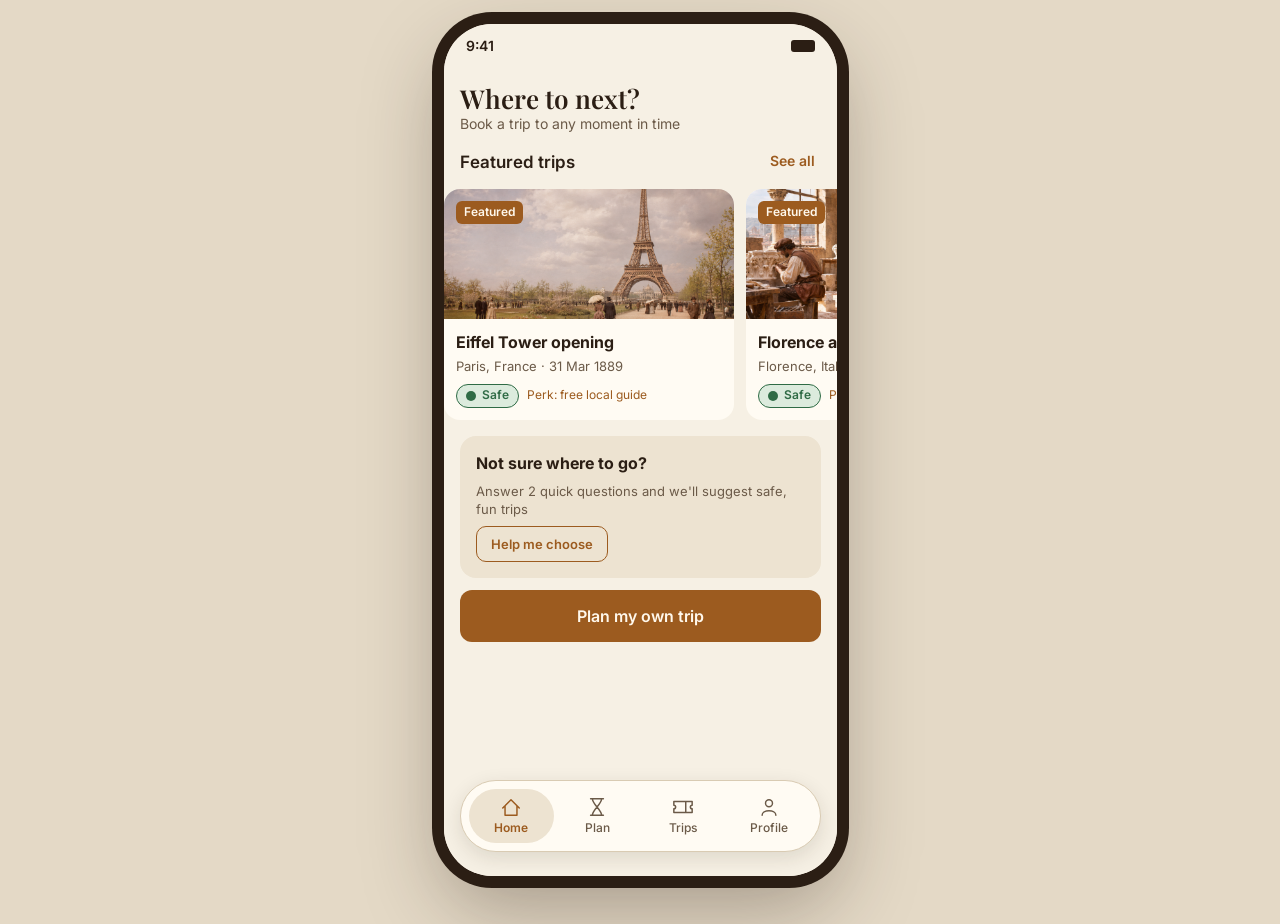
==== app/index.html @ 78cf9f67 "Add real interactive app prototype (built after the test deadline) Co-Authored-By: Claude Opus 5.5 <" ====
<!doctype html>
<html lang="en">
<head>
<meta charset="utf-8">
<meta name="viewport" content="width=device-width, initial-scale=1, viewport-fit=cover">
<meta name="theme-color" content="#F6F0E4">
<title>The Time Machine</title>
<link rel="preconnect" href="https://fonts.googleapis.com">
<link href="https://fonts.googleapis.com/css2?family=Inter:wght@400;500;600&family=Playfair+Display:wght@600&display=swap" rel="stylesheet">
<link rel="stylesheet" href="app.css">
</head>
<body>
<div id="device">
  <div id="app"></div>
  <div id="toast" role="status" aria-live="polite"></div>
</div>
<script src="app.js"></script>
</body>
</html>
---- app/app.css ----
:root {
  --bg: #F6F0E4; --surface: #FFFBF3; --surface-2: #EDE3D1; --border: #D9CBB3;
  --text: #2B1E14; --text-2: #6B5A48; --text-3: #9A8A76;
  --copper: #9C5B1F; --copper-dark: #7E4715; --on-copper: #FFF8EC;
  --safe: #2F6B45; --safe-bg: #DCEBDD; --caution: #8A6500; --caution-bg: #F6E7B8; --blocked: #A3201B; --blocked-bg: #F5D9D3;
  --ease: cubic-bezier(.2,.8,.2,1);
  --serif: 'Playfair Display', Georgia, serif;
}
* { box-sizing: border-box; -webkit-tap-highlight-color: transparent; }
html, body { margin: 0; height: 100%; background: #E4D9C6; color: var(--text); font: 15px/1.4 Inter, system-ui, sans-serif; }
button, input, select { font: inherit; color: inherit; }
button { cursor: pointer; }

/* Device: phone frame on desktop, full screen on phones */
#device { position: relative; width: 393px; height: 852px; margin: 24px auto; border-radius: 48px; overflow: hidden; background: var(--bg);
  box-shadow: 0 0 0 12px var(--text), 0 30px 80px rgba(43,30,20,.35); }
@media (max-width: 520px) { html, body { background: var(--bg); } #device { width: 100%; height: 100dvh; margin: 0; border-radius: 0; box-shadow: none; } }
#app { position: absolute; inset: 0; }

/* Screens */
.screen { position: absolute; inset: 0; display: flex; flex-direction: column; background: var(--bg); }
.screen.in-fwd { animation: inFwd .32s var(--ease) both; } .screen.out-fwd { animation: outFwd .32s var(--ease) both; }
.screen.in-back { animation: inBack .32s var(--ease) both; } .screen.out-back { animation: outBack .32s var(--ease) both; z-index: 2; }
@keyframes inFwd { from { transform: translateX(100%); } } @keyframes outFwd { to { transform: translateX(-28%); filter: brightness(.94); } }
@keyframes inBack { from { transform: translateX(-28%); filter: brightness(.94); } } @keyframes outBack { to { transform: translateX(100%); } }
.status { height: 44px; flex: none; display: flex; align-items: center; justify-content: space-between; padding: 0 22px; font-weight: 600; font-size: 14px; }
.status i { width: 24px; height: 12px; border-radius: 3px; background: var(--text); }
.topbar { height: 52px; flex: none; display: flex; align-items: center; gap: 8px; padding: 0 8px; }
.topbar h1 { font-size: 17px; font-weight: 600; margin: 0; }
.icon-btn { width: 40px; height: 40px; border: 0; background: none; border-radius: 20px; display: grid; place-items: center; }
.icon-btn:active { background: var(--surface-2); }
.content { flex: 1; overflow-y: auto; padding: 8px 16px 24px; display: flex; flex-direction: column; gap: 12px; scrollbar-width: none; }
.content::-webkit-scrollbar { display: none; }
.actions { flex: none; padding: 8px 16px 24px; display: flex; flex-direction: column; gap: 12px; align-items: center; }
.actions > .btn { width: 100%; }

/* Type */
.display { font-family: var(--serif); font-size: 26px; font-weight: 600; margin: 8px 0 0; line-height: 1.15; }
.h1 { font-family: var(--serif); font-size: 24px; font-weight: 600; margin: 4px 0 0; }
.h2 { font-family: var(--serif); font-size: 22px; font-weight: 600; margin: 0; }
.h3 { font-size: 15px; font-weight: 600; margin: 4px 0 0; }
.sub { color: var(--text-2); font-size: 14px; margin: 0; }
.small { font-size: 13px; color: var(--text-2); margin: 0; }
.tiny { font-size: 12px; color: var(--text-2); margin: 0; }
.muted { color: var(--text-3); }
.link { border: 0; background: none; color: var(--copper); font-weight: 600; font-size: 14px; padding: 6px; }
ul.bullets { margin: 0; padding-left: 20px; display: grid; gap: 4px; }

/* Buttons */
.btn { height: 52px; border-radius: 12px; border: 0; font-weight: 600; font-size: 16px; display: inline-flex; align-items: center; justify-content: center; padding: 0 20px; position: relative; overflow: hidden; transition: transform .1s, background-color .15s; user-select: none; -webkit-user-select: none; }
.btn:active { transform: scale(.98); }
.btn.primary { background: var(--copper); color: var(--on-copper); }
.btn.secondary { background: none; border: 1.5px solid var(--text-2); }
.btn.accent { background: none; border: 1.5px solid var(--copper); color: var(--copper); }
.btn.danger { background: none; border: 1.5px solid var(--blocked); color: var(--blocked); }
.btn.danger-fill { background: var(--blocked); color: #fff; }
.btn.small { height: 36px; font-size: 13px; border-radius: 10px; padding: 0 14px; }
.btn:disabled { background: var(--surface-2); color: var(--text-3); border-color: transparent; cursor: default; transform: none; }
.btn .progress { position: absolute; inset: 0 auto 0 0; width: 0; background: var(--copper-dark); }
.btn .label { position: relative; }

/* Controls */
.chips { display: flex; flex-wrap: wrap; gap: 8px; }
.chip { height: 36px; border-radius: 18px; border: 1px solid var(--border); background: var(--surface); padding: 0 16px; font-size: 14px; }
.chip.on { background: var(--copper); border-color: var(--copper); color: var(--on-copper); font-weight: 600; }
.seg { display: flex; padding: 4px; border-radius: 10px; background: var(--surface); border: 1px solid var(--border); height: 40px; }
.seg button { flex: 1; border: 0; background: none; border-radius: 8px; font-size: 14px; color: var(--text-2); }
.seg button.on { background: var(--copper); color: var(--on-copper); font-weight: 600; }
.row { display: flex; gap: 8px; align-items: flex-end; }
.field { display: flex; flex-direction: column; gap: 6px; flex: 1; min-width: 0; }
.field label { font-size: 12px; color: var(--text-2); }
.field input, .field select { height: 48px; border-radius: 10px; border: 1px solid var(--border); background: var(--surface); padding: 0 12px; font-size: 16px; width: 100%; outline: none; -webkit-appearance: none; appearance: none; }
.field input:focus, .field select:focus { border-color: var(--copper); box-shadow: 0 0 0 3px rgba(156,91,31,.15); }
.field.err input { border-color: var(--blocked); }
.err-text { color: var(--blocked); font-size: 12px; margin: 0; }
.select-wrap { position: relative; } .select-wrap svg { position: absolute; right: 12px; top: 15px; pointer-events: none; }
.search { position: relative; } .search svg { position: absolute; left: 12px; top: 15px; } .search input { padding-left: 38px; }
.suggest { border: 1px solid var(--border); border-radius: 10px; background: var(--surface); overflow: hidden; }
.suggest button { display: block; width: 100%; text-align: left; border: 0; background: none; padding: 12px; border-top: 1px solid var(--surface-2); }
.suggest button:first-child { border-top: 0; } .suggest button:active { background: var(--surface-2); }
.stepper { display: flex; align-items: center; justify-content: space-between; height: 44px; border-radius: 10px; background: var(--surface); border: 1px solid var(--border); padding: 0 7px; }
.stepper button { width: 30px; height: 30px; border-radius: 15px; border: 0; background: var(--surface-2); font-size: 18px; line-height: 1; }
.stepper button:disabled { opacity: .4; }
.stepper b { font-size: 16px; }
.check { display: flex; gap: 10px; align-items: flex-start; border: 0; background: none; text-align: left; padding: 4px 0; font-size: 14px; }
.check .box { width: 20px; height: 20px; flex: none; border-radius: 5px; border: 1.5px solid var(--text-2); display: grid; place-items: center; margin-top: 1px; }
.check.on .box { background: var(--copper); border-color: var(--copper); }
.check .box svg { opacity: 0; } .check.on .box svg { opacity: 1; }

/* Cards */
.card { background: var(--surface); border-radius: 14px; }
.summary { background: var(--surface); border-radius: 14px; border-left: 4px solid var(--copper); padding: 14px 16px 14px 18px; display: grid; gap: 2px; }
.summary .place { font-size: 17px; font-weight: 600; }
.summary .top { display: flex; justify-content: space-between; align-items: center; }
.badge { display: inline-flex; align-items: center; gap: 6px; height: 24px; padding: 0 9px; border-radius: 12px; font-size: 12px; font-weight: 600; border: 1px solid; width: max-content; }
.badge.Safe { color: var(--safe); background: var(--safe-bg); } .badge.Caution { color: var(--caution); background: var(--caution-bg); } .badge.Blocked { color: var(--blocked); background: var(--blocked-bg); }
.badge .ic { width: 10px; height: 10px; background: currentColor; }
.badge.Safe .ic { border-radius: 50%; } .badge.Caution .ic { clip-path: polygon(50% 0, 100% 100%, 0 100%); width: 12px; } .badge.Blocked .ic { border-radius: 2px; }
.alert { border-radius: 14px; border: 1.5px solid; padding: 16px; display: grid; gap: 8px; }
.alert.Caution { border-color: var(--caution); background: var(--caution-bg); } .alert.Blocked { border-color: var(--blocked); background: var(--blocked-bg); }
.alert p { margin: 0; font-size: 13px; } .alert b { font-size: 15px; }
.option { display: flex; align-items: center; gap: 12px; width: 100%; text-align: left; background: var(--surface); border: 1px solid var(--border); border-radius: 12px; padding: 12px 16px; min-height: 64px; }
.option:active { background: var(--surface-2); }
.option .t { flex: 1; display: grid; gap: 2px; } .option .t b { font-size: 15px; } .option .t span { font-size: 13px; color: var(--text-2); }
.trip { display: flex; gap: 12px; align-items: flex-start; width: 100%; text-align: left; background: var(--surface); border: 0; border-radius: 14px; padding: 12px; }
.trip:active { background: var(--surface-2); }
.trip img { width: 72px; height: 72px; border-radius: 10px; object-fit: cover; flex: none; background: var(--surface-2); }
.trip .t { flex: 1; display: grid; gap: 3px; min-width: 0; } .trip .t b { font-size: 15px; } .trip .t span { font-size: 13px; color: var(--text-2); } .trip .t i { font-style: normal; font-size: 12px; color: var(--text-2); }
.carousel { display: flex; gap: 12px; overflow-x: auto; margin: 0 -16px; padding: 0 16px 4px; scroll-snap-type: x mandatory; scrollbar-width: none; }
.carousel::-webkit-scrollbar { display: none; }
.feat { flex: 0 0 290px; scroll-snap-align: start; border: 0; padding: 0; text-align: left; background: var(--surface); border-radius: 16px; overflow: hidden; }
.feat:active { transform: scale(.99); }
.feat .img { height: 130px; background: var(--surface-2) center/cover; position: relative; }
.feat .tag { position: absolute; left: 12px; top: 12px; background: var(--copper); color: var(--on-copper); font-size: 12px; font-weight: 600; padding: 3px 8px; border-radius: 6px; }
.feat .body { padding: 12px; display: grid; gap: 4px; } .feat .body b { font-size: 16px; }
.perk { font-size: 12px; color: var(--copper); }
.assist-card { background: var(--surface-2); border-radius: 16px; padding: 16px; display: grid; gap: 8px; justify-items: start; }
.weather { display: flex; align-items: center; gap: 16px; background: var(--surface); border-radius: 14px; padding: 14px 16px; }
.weather .temp { font-family: var(--serif); font-size: 28px; font-weight: 600; }
.divider { height: 1px; background: var(--border); }
.detail { display: flex; justify-content: space-between; align-items: center; padding: 10px 0; border-bottom: 1px solid var(--border); font-size: 13px; }
.detail span { color: var(--text-2); }
.tiles { display: grid; grid-template-columns: repeat(4, 1fr); gap: 8px; }
.tile { height: 56px; border-radius: 12px; border: 1px solid var(--border); background: var(--surface); display: grid; place-content: center; text-align: center; font-size: 12px; color: var(--text-2); }
.tile b { display: block; font-size: 14px; color: var(--text); }
.tile.on { background: var(--copper); border-color: var(--copper); color: var(--on-copper); } .tile.on b { color: var(--on-copper); }
.times { display: grid; grid-template-columns: repeat(4, 1fr); gap: 8px; } .times .chip { padding: 0; }
.optin { border: 1px solid var(--border); background: var(--surface); border-radius: 14px; padding: 14px 16px; display: grid; gap: 6px; }

/* Ticket & trip */
.ticket { background: var(--surface); border-radius: 20px; padding: 24px; display: grid; gap: 12px; justify-items: center; }
.qr { width: 160px; height: 160px; background: #fff; padding: 8px; border-radius: 8px; }
.dash { width: 100%; border-top: 2px dashed var(--border); }
.grid2 { width: 100%; display: grid; grid-template-columns: 1fr 1fr; gap: 12px; }
.kv span { display: block; font-size: 12px; color: var(--text-2); } .kv b { font-size: 14px; }
.kv .big { font-family: var(--serif); font-size: 20px; color: var(--copper); }
.count { background: var(--surface); border-radius: 20px; padding: 24px; display: grid; gap: 10px; justify-items: center; text-align: center; }
.count .time { font-family: var(--serif); font-size: 48px; font-weight: 600; line-height: 1; font-variant-numeric: tabular-nums; }
.bar { width: 100%; height: 8px; border-radius: 4px; background: var(--surface-2); overflow: hidden; } .bar i { display: block; height: 100%; background: var(--copper); border-radius: 4px; transition: width 1s linear; }
.map { height: 150px; border-radius: 12px; background: var(--surface-2) center/cover; position: relative; }
.map::after { content: ''; position: absolute; left: 50%; top: 50%; width: 20px; height: 20px; margin: -10px; border-radius: 50%; background: var(--copper); border: 4px solid var(--surface); box-shadow: 0 0 0 10px rgba(156,91,31,.2); }
.success { width: 96px; height: 96px; border-radius: 50%; background: var(--safe-bg); border: 3px solid var(--safe); display: grid; place-items: center; margin: 40px auto 8px; animation: pop .4s var(--ease) both; }
@keyframes pop { from { transform: scale(.6); opacity: 0; } }
.stars { display: flex; gap: 8px; justify-content: center; } .stars button { border: 0; background: none; padding: 2px; }
.center { text-align: center; }

/* Floating menu bar */
.menu { position: absolute; left: 16px; right: 16px; bottom: 24px; height: 72px; padding: 8px; border-radius: 36px; background: var(--surface); border: 1px solid var(--border); box-shadow: 0 6px 20px rgba(43,30,20,.12); display: grid; grid-template-columns: repeat(4, 1fr); }
.menu button { border: 0; background: none; border-radius: 28px; display: grid; place-items: center; align-content: center; gap: 2px; font-size: 12px; font-weight: 500; color: var(--text-2); }
.menu button.on { background: var(--surface-2); color: var(--copper); font-weight: 600; }

/* Sheets & overlays */
.scrim { position: absolute; inset: 0; background: rgba(43,30,20,.45); animation: fade .2s both; z-index: 10; }
.sheet { position: absolute; left: 0; right: 0; bottom: 0; background: var(--surface); border-radius: 24px 24px 0 0; padding: 12px 24px 24px; display: flex; flex-direction: column; gap: 12px; z-index: 11; animation: up .32s var(--ease) both; max-height: calc(100% - 40px); overflow-y: auto; }
.sheet .handle { width: 40px; height: 4px; border-radius: 2px; background: var(--border); align-self: center; }
.sheet .btn { width: 100%; }
@keyframes up { from { transform: translateY(100%); } } @keyframes fade { from { opacity: 0; } }
.outfits { display: grid; grid-template-columns: 1fr 1fr; gap: 12px; }
.outfit { background: var(--surface-2); border-radius: 12px; overflow: hidden; } .outfit img { width: 100%; height: 110px; object-fit: cover; display: block; } .outfit b { display: block; padding: 10px 12px; font-size: 13px; }
.notif { position: absolute; left: 8px; right: 8px; top: 44px; background: var(--surface); border: 1px solid var(--border); border-radius: 18px; padding: 14px 16px; box-shadow: 0 10px 30px rgba(43,30,20,.18); z-index: 12; animation: drop .35s var(--ease) both; text-align: left; display: grid; gap: 4px; width: auto; }
.notif .meta { display: flex; align-items: center; gap: 8px; font-size: 11px; color: var(--text-2); } .notif .meta i { width: 20px; height: 20px; border-radius: 5px; background: var(--copper); }
@keyframes drop { from { transform: translateY(-120%); } }
#toast { position: absolute; left: 50%; bottom: 110px; transform: translate(-50%, 20px); background: var(--text); color: var(--on-copper); padding: 10px 16px; border-radius: 20px; font-size: 13px; opacity: 0; pointer-events: none; transition: .25s var(--ease); z-index: 20; white-space: nowrap; }
#toast.show { opacity: 1; transform: translate(-50%, 0); }
:focus-visible { outline: 2px solid var(--copper); outline-offset: 2px; }
@media (prefers-reduced-motion: reduce) { *, *::before, *::after { animation-duration: .01ms !important; transition-duration: .01ms !important; } }
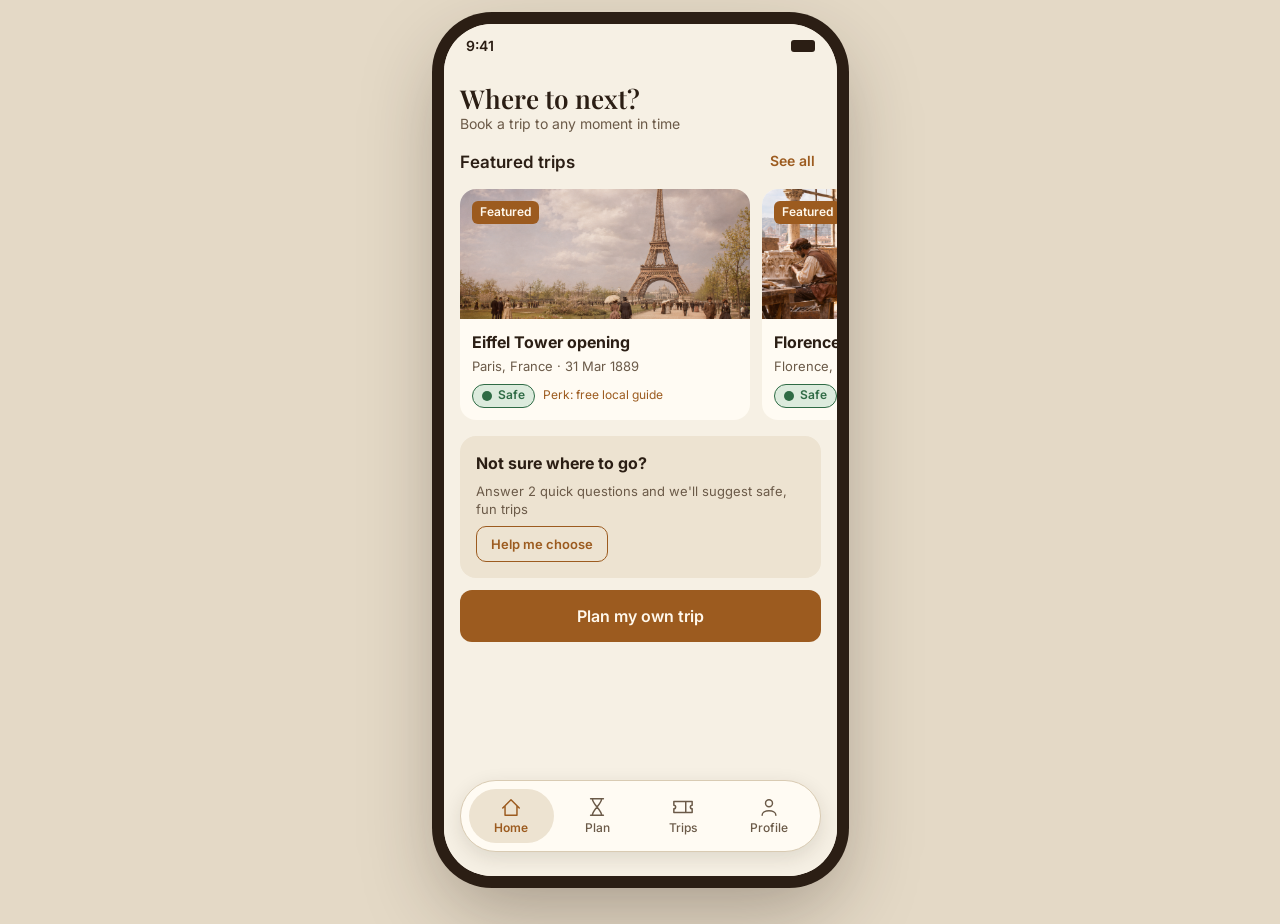
==== commit 6a4a103c: "Fix cramped controls and carousel alignment Content items no longer shrink inside the scroll area, t" ====
--- a/app/index.html
+++ b/app/index.html
@@ -7,13 +7,13 @@
 <title>The Time Machine</title>
 <link rel="preconnect" href="https://fonts.googleapis.com">
 <link href="https://fonts.googleapis.com/css2?family=Inter:wght@400;500;600&family=Playfair+Display:wght@600&display=swap" rel="stylesheet">
-<link rel="stylesheet" href="app.css">
+<link rel="stylesheet" href="app.css?v=5">
 </head>
 <body>
 <div id="device">
   <div id="app"></div>
   <div id="toast" role="status" aria-live="polite"></div>
 </div>
-<script src="app.js"></script>
+<script src="app.js?v=5"></script>
 </body>
 </html>
--- a/app/app.css
+++ b/app/app.css
@@ -31,6 +31,7 @@
 .icon-btn:active { background: var(--surface-2); }
 .content { flex: 1; overflow-y: auto; padding: 8px 16px 24px; display: flex; flex-direction: column; gap: 12px; scrollbar-width: none; }
 .content::-webkit-scrollbar { display: none; }
+.content > *, .sheet > * { flex-shrink: 0; }
 .actions { flex: none; padding: 8px 16px 24px; display: flex; flex-direction: column; gap: 12px; align-items: center; }
 .actions > .btn { width: 100%; }
 
@@ -63,8 +64,8 @@
 .chips { display: flex; flex-wrap: wrap; gap: 8px; }
 .chip { height: 36px; border-radius: 18px; border: 1px solid var(--border); background: var(--surface); padding: 0 16px; font-size: 14px; }
 .chip.on { background: var(--copper); border-color: var(--copper); color: var(--on-copper); font-weight: 600; }
-.seg { display: flex; padding: 4px; border-radius: 10px; background: var(--surface); border: 1px solid var(--border); height: 40px; }
-.seg button { flex: 1; border: 0; background: none; border-radius: 8px; font-size: 14px; color: var(--text-2); }
+.seg { display: flex; gap: 4px; padding: 5px; border-radius: 12px; background: var(--surface); border: 1px solid var(--border); height: 48px; }
+.seg button { flex: 1; border: 0; background: none; border-radius: 8px; font-size: 14px; color: var(--text-2); padding: 0 12px; }
 .seg button.on { background: var(--copper); color: var(--on-copper); font-weight: 600; }
 .row { display: flex; gap: 8px; align-items: flex-end; }
 .field { display: flex; flex-direction: column; gap: 6px; flex: 1; min-width: 0; }
@@ -78,8 +79,17 @@
 .suggest { border: 1px solid var(--border); border-radius: 10px; background: var(--surface); overflow: hidden; }
 .suggest button { display: block; width: 100%; text-align: left; border: 0; background: none; padding: 12px; border-top: 1px solid var(--surface-2); }
 .suggest button:first-child { border-top: 0; } .suggest button:active { background: var(--surface-2); }
-.stepper { display: flex; align-items: center; justify-content: space-between; height: 44px; border-radius: 10px; background: var(--surface); border: 1px solid var(--border); padding: 0 7px; }
-.stepper button { width: 30px; height: 30px; border-radius: 15px; border: 0; background: var(--surface-2); font-size: 18px; line-height: 1; }
+.stepper { display: flex; align-items: center; justify-content: space-between; height: 56px; border-radius: 12px; background: var(--surface); border: 1px solid var(--border); padding: 0 12px; margin-top: 4px; }
+.stepper button { width: 36px; height: 36px; padding: 0; border-radius: 18px; border: 0; background: var(--surface-2); color: var(--text); display: grid; place-items: center; }
+.stepper button svg { display: block; }
+.summary.hero { background: var(--copper); border-left: 0; padding: 16px 20px; }
+.summary.hero .tiny, .summary.hero .small { color: rgba(255,248,236,.8); }
+.summary.hero .place { color: var(--on-copper); font-size: 18px; }
+.map.plain { background: var(--surface-2); height: 64px; }
+.map.plain::after { width: 14px; height: 14px; margin: -7px; border-width: 3px; box-shadow: none; }
+.time-row { display: flex; gap: 8px; align-items: flex-end; }
+.time-row .field { flex: 0 0 176px; }
+.time-row .tiny { padding-bottom: 6px; }
 .stepper button:disabled { opacity: .4; }
 .stepper b { font-size: 16px; }
 .check { display: flex; gap: 10px; align-items: flex-start; border: 0; background: none; text-align: left; padding: 4px 0; font-size: 14px; }
@@ -106,7 +116,8 @@
 .trip:active { background: var(--surface-2); }
 .trip img { width: 72px; height: 72px; border-radius: 10px; object-fit: cover; flex: none; background: var(--surface-2); }
 .trip .t { flex: 1; display: grid; gap: 3px; min-width: 0; } .trip .t b { font-size: 15px; } .trip .t span { font-size: 13px; color: var(--text-2); } .trip .t i { font-style: normal; font-size: 12px; color: var(--text-2); }
-.carousel { display: flex; gap: 12px; overflow-x: auto; margin: 0 -16px; padding: 0 16px 4px; scroll-snap-type: x mandatory; scrollbar-width: none; }
+.carousel { display: flex; gap: 12px; overflow-x: auto; margin: 0 -16px; padding: 0 16px 4px; scroll-snap-type: x mandatory; scroll-padding-inline: 16px; scrollbar-width: none; }
+.carousel::after { content: ''; flex: 0 0 4px; }
 .carousel::-webkit-scrollbar { display: none; }
 .feat { flex: 0 0 290px; scroll-snap-align: start; border: 0; padding: 0; text-align: left; background: var(--surface); border-radius: 16px; overflow: hidden; }
 .feat:active { transform: scale(.99); }
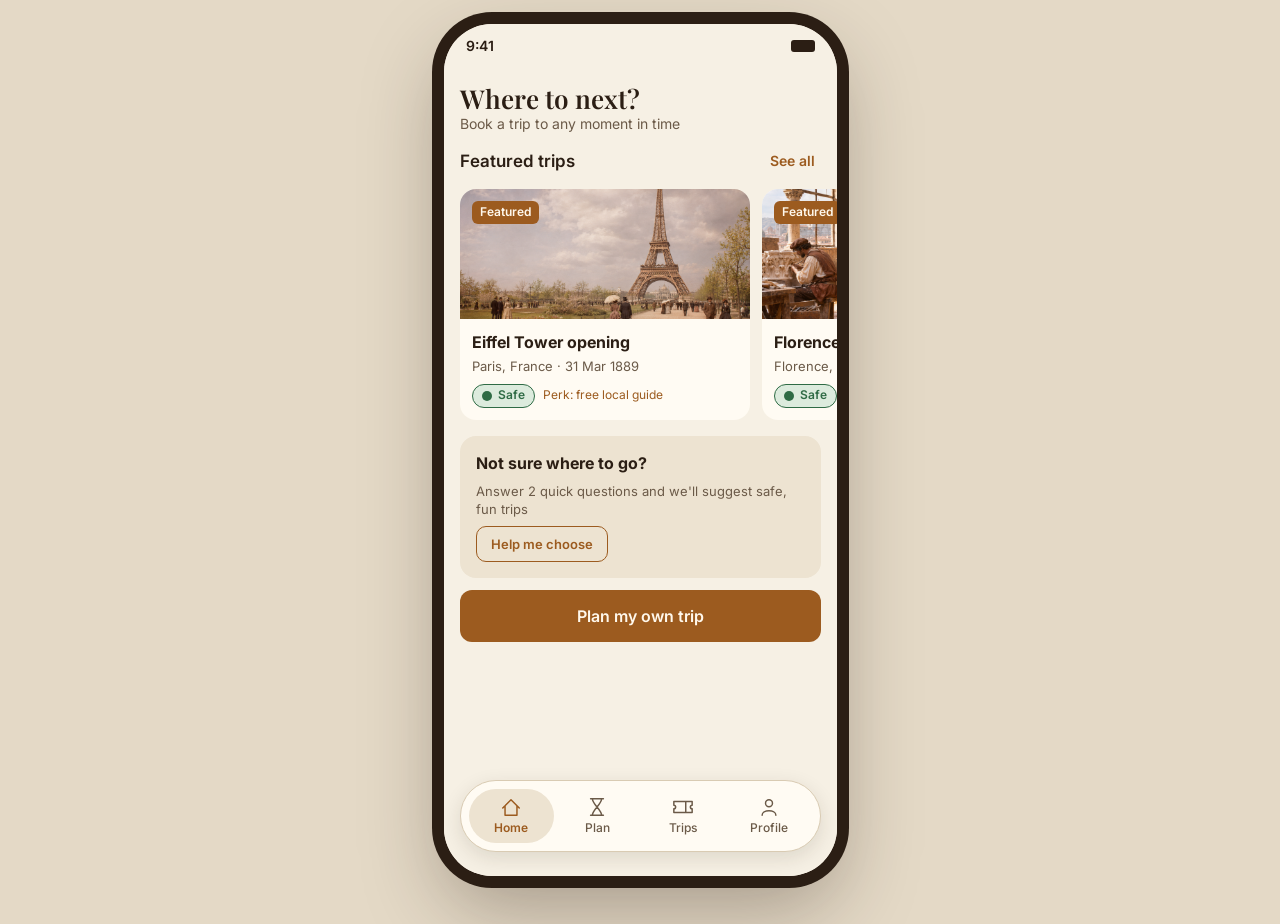
==== commit b9b81fb1: "Match Figma destination report: copper summary cards, inline bullets, larger View more button, no di" ====
--- a/app/index.html
+++ b/app/index.html
@@ -7,13 +7,13 @@
 <title>The Time Machine</title>
 <link rel="preconnect" href="https://fonts.googleapis.com">
 <link href="https://fonts.googleapis.com/css2?family=Inter:wght@400;500;600&family=Playfair+Display:wght@600&display=swap" rel="stylesheet">
-<link rel="stylesheet" href="app.css?v=5">
+<link rel="stylesheet" href="app.css?v=8">
 </head>
 <body>
 <div id="device">
   <div id="app"></div>
   <div id="toast" role="status" aria-live="polite"></div>
 </div>
-<script src="app.js?v=5"></script>
+<script src="app.js?v=8"></script>
 </body>
 </html>
--- a/app/app.css
+++ b/app/app.css
@@ -39,13 +39,15 @@
 .display { font-family: var(--serif); font-size: 26px; font-weight: 600; margin: 8px 0 0; line-height: 1.15; }
 .h1 { font-family: var(--serif); font-size: 24px; font-weight: 600; margin: 4px 0 0; }
 .h2 { font-family: var(--serif); font-size: 22px; font-weight: 600; margin: 0; }
-.h3 { font-size: 15px; font-weight: 600; margin: 4px 0 0; }
+.h3 { font-size: 15px; font-weight: 600; margin: 2px 0 0; }
 .sub { color: var(--text-2); font-size: 14px; margin: 0; }
 .small { font-size: 13px; color: var(--text-2); margin: 0; }
 .tiny { font-size: 12px; color: var(--text-2); margin: 0; }
 .muted { color: var(--text-3); }
 .link { border: 0; background: none; color: var(--copper); font-weight: 600; font-size: 14px; padding: 6px; }
-ul.bullets { margin: 0; padding-left: 20px; display: grid; gap: 4px; }
+ul.bullets { margin: 0; padding: 0; list-style: none; display: grid; gap: 8px; font-size: 14px; }
+ul.bullets li::before { content: '•'; margin-right: 6px; }
+.btn.mid { height: 44px; font-size: 15px; border-radius: 10px; padding: 0 18px; }
 
 /* Buttons */
 .btn { height: 52px; border-radius: 12px; border: 0; font-weight: 600; font-size: 16px; display: inline-flex; align-items: center; justify-content: center; padding: 0 20px; position: relative; overflow: hidden; transition: transform .1s, background-color .15s; user-select: none; -webkit-user-select: none; }
@@ -99,8 +101,10 @@
 
 /* Cards */
 .card { background: var(--surface); border-radius: 14px; }
-.summary { background: var(--surface); border-radius: 14px; border-left: 4px solid var(--copper); padding: 14px 16px 14px 18px; display: grid; gap: 2px; }
-.summary .place { font-size: 17px; font-weight: 600; }
+.summary { background: var(--copper); border-radius: 14px; padding: 16px 20px; display: grid; gap: 2px; }
+.summary .place { font-size: 17px; font-weight: 600; color: var(--on-copper); }
+.summary .tiny, .summary .small { color: rgba(255,248,236,.82); }
+.summary .link { color: var(--on-copper); }
 .summary .top { display: flex; justify-content: space-between; align-items: center; }
 .badge { display: inline-flex; align-items: center; gap: 6px; height: 24px; padding: 0 9px; border-radius: 12px; font-size: 12px; font-weight: 600; border: 1px solid; width: max-content; }
 .badge.Safe { color: var(--safe); background: var(--safe-bg); } .badge.Caution { color: var(--caution); background: var(--caution-bg); } .badge.Blocked { color: var(--blocked); background: var(--blocked-bg); }
@@ -118,6 +122,10 @@
 .trip .t { flex: 1; display: grid; gap: 3px; min-width: 0; } .trip .t b { font-size: 15px; } .trip .t span { font-size: 13px; color: var(--text-2); } .trip .t i { font-style: normal; font-size: 12px; color: var(--text-2); }
 .carousel { display: flex; gap: 12px; overflow-x: auto; margin: 0 -16px; padding: 0 16px 4px; scroll-snap-type: x mandatory; scroll-padding-inline: 16px; scrollbar-width: none; }
 .carousel::after { content: ''; flex: 0 0 4px; }
+@media (pointer: fine) { .carousel { cursor: grab; } .content, .sheet { user-select: none; -webkit-user-select: none; } .content input, .sheet input { user-select: text; -webkit-user-select: text; } }
+.dragging { scroll-snap-type: none !important; cursor: grabbing !important; user-select: none; -webkit-user-select: none; }
+.dragging * { pointer-events: none; }
+img { -webkit-user-drag: none; user-select: none; }
 .carousel::-webkit-scrollbar { display: none; }
 .feat { flex: 0 0 290px; scroll-snap-align: start; border: 0; padding: 0; text-align: left; background: var(--surface); border-radius: 16px; overflow: hidden; }
 .feat:active { transform: scale(.99); }
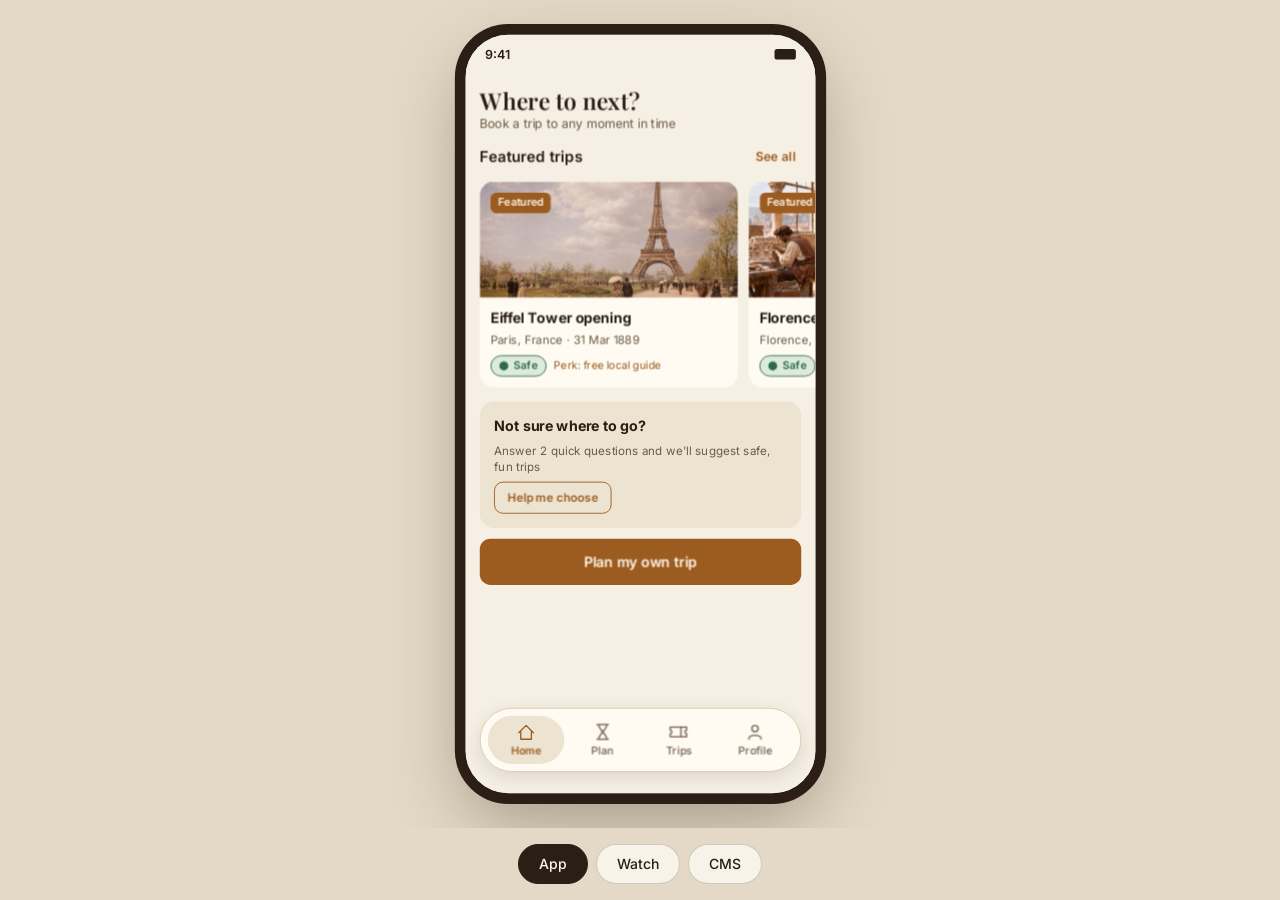
==== commit f4641498: "Add Watch and CMS views with a switcher outside the device Watch shows ticket, live countdown and da" ====
--- a/app/index.html
+++ b/app/index.html
@@ -7,13 +7,22 @@
 <title>The Time Machine</title>
 <link rel="preconnect" href="https://fonts.googleapis.com">
 <link href="https://fonts.googleapis.com/css2?family=Inter:wght@400;500;600&family=Playfair+Display:wght@600&display=swap" rel="stylesheet">
-<link rel="stylesheet" href="app.css?v=8">
+<link rel="stylesheet" href="app.css?v=11">
+<link rel="stylesheet" href="extras.css?v=11">
 </head>
 <body>
-<div id="device">
-  <div id="app"></div>
-  <div id="toast" role="status" aria-live="polite"></div>
+<div id="stage">
+  <div id="device">
+    <div id="app"></div>
+    <div id="toast" role="status" aria-live="polite"></div>
+  </div>
 </div>
-<script src="app.js?v=8"></script>
+<nav id="modes" aria-label="Switch view">
+  <button data-mode="app">App</button>
+  <button data-mode="watch">Watch</button>
+  <button data-mode="cms">CMS</button>
+</nav>
+<script src="app.js?v=11"></script>
+<script src="extras.js?v=11"></script>
 </body>
 </html>
--- a/app/app.css
+++ b/app/app.css
@@ -162,6 +162,9 @@
 @keyframes pop { from { transform: scale(.6); opacity: 0; } }
 .stars { display: flex; gap: 8px; justify-content: center; } .stars button { border: 0; background: none; padding: 2px; }
 .center { text-align: center; }
+.status-row { display: flex; align-items: flex-start; gap: 16px; }
+.status-row .grow { flex: 1; min-width: 0; display: grid; gap: 2px; }
+.status-row > span { flex: none; margin-top: 2px; }
 
 /* Floating menu bar */
 .menu { position: absolute; left: 16px; right: 16px; bottom: 24px; height: 72px; padding: 8px; border-radius: 36px; background: var(--surface); border: 1px solid var(--border); box-shadow: 0 6px 20px rgba(43,30,20,.12); display: grid; grid-template-columns: repeat(4, 1fr); }
--- a/app/extras.css
+++ b/app/extras.css
@@ -0,0 +1,71 @@
+/* Stage + mode switcher (outside the device) */
+#stage { position: fixed; inset: 0 0 72px 0; display: flex; align-items: center; justify-content: center; overflow: hidden; }
+#device { margin: 0; flex: none; transform-origin: center center; }
+#modes { position: fixed; left: 0; right: 0; bottom: 0; height: 72px; display: flex; align-items: center; justify-content: center; gap: 8px; }
+#modes button { height: 40px; padding: 0 20px; border-radius: 20px; border: 1px solid rgba(43,30,20,.2); background: rgba(255,251,243,.75); font-size: 14px; font-weight: 500; }
+#modes button.on { background: var(--text); color: var(--on-copper); border-color: var(--text); }
+@media (max-width: 520px) {
+  #stage { inset: 0; display: block; }
+  #device { transform: none !important; }
+  #modes { display: none; }
+}
+
+/* Watch */
+#device.watch { width: 198px; height: 242px; border-radius: 46px; background: #1C140D; box-shadow: 0 0 0 10px #3A2C20, 0 0 0 12px #1C140D, 0 20px 60px rgba(43,30,20,.35); }
+#device.watch #app { color: #FFF8EC; }
+#device.watch::after { content: ''; position: absolute; right: -16px; top: 62px; width: 6px; height: 34px; border-radius: 3px; background: #3A2C20; }
+#device.watch { overflow: visible; } #device.watch #app { border-radius: 46px; overflow: hidden; }
+.w { position: absolute; inset: 0; display: flex; flex-direction: column; align-items: center; justify-content: center; text-align: center; padding: 18px 16px 28px; gap: 6px; }
+@keyframes inFade { from { opacity: 0; } }
+.w .lab { font-size: 12px; color: #D8C9B0; }
+.w .big { font-family: var(--serif); font-size: 40px; font-weight: 600; line-height: 1; color: #E8B064; font-variant-numeric: tabular-nums; }
+.w .t1 { font-size: 15px; font-weight: 600; color: #FFF8EC; }
+.w .t2 { font-size: 12px; color: #D8C9B0; }
+.w .qr { width: 72px; height: 72px; padding: 4px; border-radius: 6px; background: #fff; }
+.w .wbtn { margin-top: 8px; width: 150px; height: 40px; border-radius: 20px; border: 0; font-weight: 600; font-size: 14px; background: var(--copper); color: var(--on-copper); }
+.w .wbtn.red { background: #C9342C; color: #fff; }
+.w .wbtn.ghost { background: #3A2C20; color: #FFF8EC; }
+.w .warn { width: 40px; height: 40px; }
+.w-dots { position: absolute; left: 0; right: 0; bottom: 10px; display: flex; justify-content: center; gap: 6px; z-index: 2; }
+.w-dots button { width: 7px; height: 7px; padding: 0; border-radius: 50%; border: 0; background: #6B5A48; }
+.w-dots button.on { background: #FFF8EC; }
+.w-hint { position: absolute; left: 50%; bottom: -40px; transform: translateX(-50%); font-size: 11px; color: var(--text-2); white-space: nowrap; }
+
+/* CMS */
+#device.cms { width: 1440px; height: 1024px; border-radius: 14px; box-shadow: 0 30px 80px rgba(43,30,20,.3); }
+.cms { position: absolute; inset: 0; display: flex; background: var(--bg); font-size: 14px; }
+.cms aside { width: 240px; flex: none; background: var(--surface); padding: 24px 12px; display: flex; flex-direction: column; gap: 4px; }
+.cms .logo { display: flex; align-items: center; gap: 10px; padding: 0 12px 20px; font-weight: 600; font-size: 16px; }
+.cms .nav { height: 36px; border: 0; background: none; text-align: left; padding: 0 16px; border-radius: 8px; color: var(--text-2); font-size: 14px; }
+.cms .nav:hover { background: var(--bg); }
+.cms .nav.on { background: var(--surface-2); color: var(--text); font-weight: 600; box-shadow: inset 3px 0 0 var(--copper); }
+.cms main { flex: 1; padding: 32px; display: flex; flex-direction: column; gap: 24px; overflow-y: auto; min-width: 0; }
+.cms .head { display: flex; justify-content: space-between; align-items: flex-start; gap: 16px; }
+.cms .head h1 { font-family: var(--serif); font-size: 28px; font-weight: 600; margin: 0; }
+.cms .search { width: 300px; } .cms .search input { height: 44px; }
+.cms .stats { display: grid; grid-template-columns: repeat(4, 1fr); gap: 16px; }
+.cms .stat { background: var(--surface); border-radius: 14px; padding: 18px 20px; display: grid; gap: 6px; }
+.cms .stat span { color: var(--text-2); font-size: 13px; } .cms .stat b { font-family: var(--serif); font-size: 32px; font-weight: 600; }
+.cms .stat.alert { background: var(--blocked-bg); box-shadow: inset 0 0 0 1.5px var(--blocked); } .cms .stat.alert span { color: var(--blocked); font-weight: 600; }
+.cms table { width: 100%; border-collapse: collapse; }
+.cms th { text-align: left; font-size: 12px; font-weight: 600; color: var(--text-2); padding: 12px 16px; background: var(--surface); }
+.cms th:first-child { border-radius: 8px 0 0 8px; } .cms th:last-child { border-radius: 0 8px 8px 0; }
+.cms td { padding: 0 16px; height: 56px; border-bottom: 1px solid var(--border); }
+.cms tr.alert td { background: var(--blocked-bg); } .cms tr.alert td:first-child { box-shadow: inset 4px 0 0 var(--blocked); }
+.cms tr.you td { background: #FBF3E3; } .cms tr.you td:first-child { box-shadow: inset 4px 0 0 var(--copper); }
+.cms td.strong { font-weight: 600; } .cms td.muted { color: var(--text-3); } .cms td.red { color: var(--blocked); font-weight: 600; }
+.pill { display: inline-flex; align-items: center; height: 24px; padding: 0 10px; border-radius: 12px; font-size: 12px; font-weight: 600; }
+.pill.In-trip { background: var(--surface-2); color: var(--copper); box-shadow: inset 0 0 0 1px var(--copper); }
+.pill.Alert { background: var(--blocked); color: #fff; }
+.pill.Checked-in { background: var(--surface-2); box-shadow: inset 0 0 0 1px var(--text-2); }
+.pill.Booked, .pill.Draft { background: var(--surface); color: var(--text-2); box-shadow: inset 0 0 0 1px var(--border); }
+.pill.Returned, .pill.Live { background: var(--safe-bg); color: var(--safe); }
+.cms .thumb { width: 48px; height: 32px; border-radius: 6px; object-fit: cover; background: var(--surface-2); vertical-align: middle; margin-right: 12px; }
+.toggle { width: 40px; height: 24px; border-radius: 12px; border: 0; background: var(--border); position: relative; padding: 0; transition: background-color .15s; }
+.toggle::after { content: ''; position: absolute; left: 3px; top: 3px; width: 18px; height: 18px; border-radius: 50%; background: #fff; transition: transform .15s var(--ease); }
+.toggle.on { background: var(--safe); } .toggle.on::after { transform: translateX(16px); }
+.cms .rules { background: var(--surface); border-radius: 12px; padding: 16px 20px; box-shadow: inset 4px 0 0 var(--copper); display: grid; gap: 6px; }
+.cms .empty { padding: 24px 16px; color: var(--text-2); }
+.modal-back { position: absolute; inset: 0; background: rgba(43,30,20,.45); display: grid; place-items: center; z-index: 30; animation: inFade .2s both; }
+.modal { width: 420px; background: var(--surface); border-radius: 16px; padding: 24px; display: grid; gap: 12px; }
+.modal h2 { font-family: var(--serif); font-size: 22px; margin: 0; } .modal .row { justify-content: flex-end; }
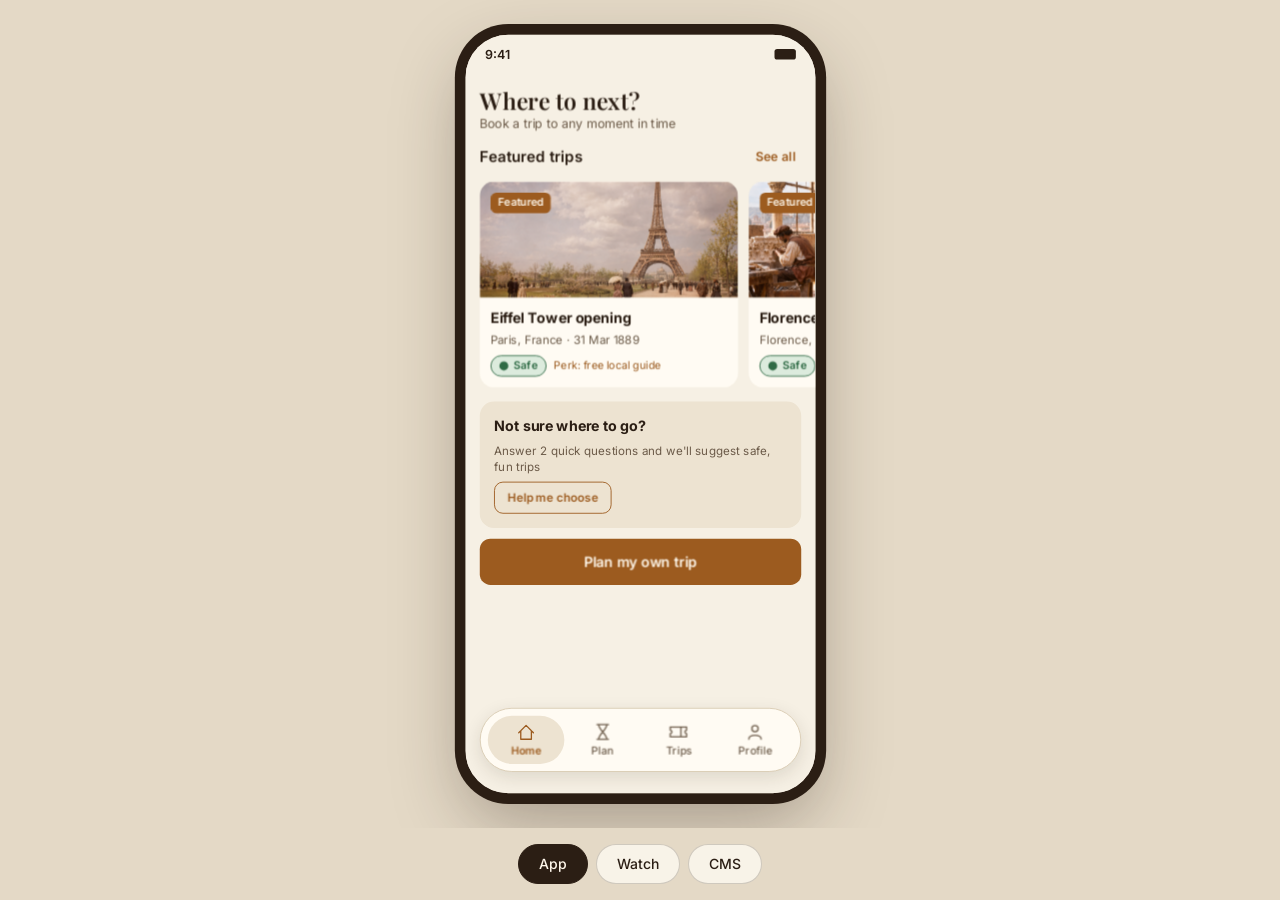
==== commit 487a4bdf: "Fix CMS table layout: rename classes that clashed with app alert styles Co-Authored-By: Claude Opus " ====
--- a/app/index.html
+++ b/app/index.html
@@ -7,8 +7,8 @@
 <title>The Time Machine</title>
 <link rel="preconnect" href="https://fonts.googleapis.com">
 <link href="https://fonts.googleapis.com/css2?family=Inter:wght@400;500;600&family=Playfair+Display:wght@600&display=swap" rel="stylesheet">
-<link rel="stylesheet" href="app.css?v=11">
-<link rel="stylesheet" href="extras.css?v=11">
+<link rel="stylesheet" href="app.css?v=12">
+<link rel="stylesheet" href="extras.css?v=12">
 </head>
 <body>
 <div id="stage">
@@ -22,7 +22,7 @@
   <button data-mode="watch">Watch</button>
   <button data-mode="cms">CMS</button>
 </nav>
-<script src="app.js?v=11"></script>
-<script src="extras.js?v=11"></script>
+<script src="app.js?v=12"></script>
+<script src="extras.js?v=12"></script>
 </body>
 </html>
--- a/app/extras.css
+++ b/app/extras.css
@@ -42,17 +42,17 @@
 .cms main { flex: 1; padding: 32px; display: flex; flex-direction: column; gap: 24px; overflow-y: auto; min-width: 0; }
 .cms .head { display: flex; justify-content: space-between; align-items: flex-start; gap: 16px; }
 .cms .head h1 { font-family: var(--serif); font-size: 28px; font-weight: 600; margin: 0; }
-.cms .search { width: 300px; } .cms .search input { height: 44px; }
+.cms .head .field { flex: none; width: 300px; } .cms .search input { height: 44px; }
 .cms .stats { display: grid; grid-template-columns: repeat(4, 1fr); gap: 16px; }
 .cms .stat { background: var(--surface); border-radius: 14px; padding: 18px 20px; display: grid; gap: 6px; }
 .cms .stat span { color: var(--text-2); font-size: 13px; } .cms .stat b { font-family: var(--serif); font-size: 32px; font-weight: 600; }
-.cms .stat.alert { background: var(--blocked-bg); box-shadow: inset 0 0 0 1.5px var(--blocked); } .cms .stat.alert span { color: var(--blocked); font-weight: 600; }
+.cms .stat.stat-alert { background: var(--blocked-bg); box-shadow: inset 0 0 0 1.5px var(--blocked); } .cms .stat.stat-alert span { color: var(--blocked); font-weight: 600; }
 .cms table { width: 100%; border-collapse: collapse; }
 .cms th { text-align: left; font-size: 12px; font-weight: 600; color: var(--text-2); padding: 12px 16px; background: var(--surface); }
 .cms th:first-child { border-radius: 8px 0 0 8px; } .cms th:last-child { border-radius: 0 8px 8px 0; }
 .cms td { padding: 0 16px; height: 56px; border-bottom: 1px solid var(--border); }
-.cms tr.alert td { background: var(--blocked-bg); } .cms tr.alert td:first-child { box-shadow: inset 4px 0 0 var(--blocked); }
-.cms tr.you td { background: #FBF3E3; } .cms tr.you td:first-child { box-shadow: inset 4px 0 0 var(--copper); }
+.cms tr.row-alert td { background: var(--blocked-bg); } .cms tr.row-alert td:first-child { box-shadow: inset 4px 0 0 var(--blocked); }
+.cms tr.row-you td { background: #FBF3E3; } .cms tr.row-you td:first-child { box-shadow: inset 4px 0 0 var(--copper); }
 .cms td.strong { font-weight: 600; } .cms td.muted { color: var(--text-3); } .cms td.red { color: var(--blocked); font-weight: 600; }
 .pill { display: inline-flex; align-items: center; height: 24px; padding: 0 10px; border-radius: 12px; font-size: 12px; font-weight: 600; }
 .pill.In-trip { background: var(--surface-2); color: var(--copper); box-shadow: inset 0 0 0 1px var(--copper); }
